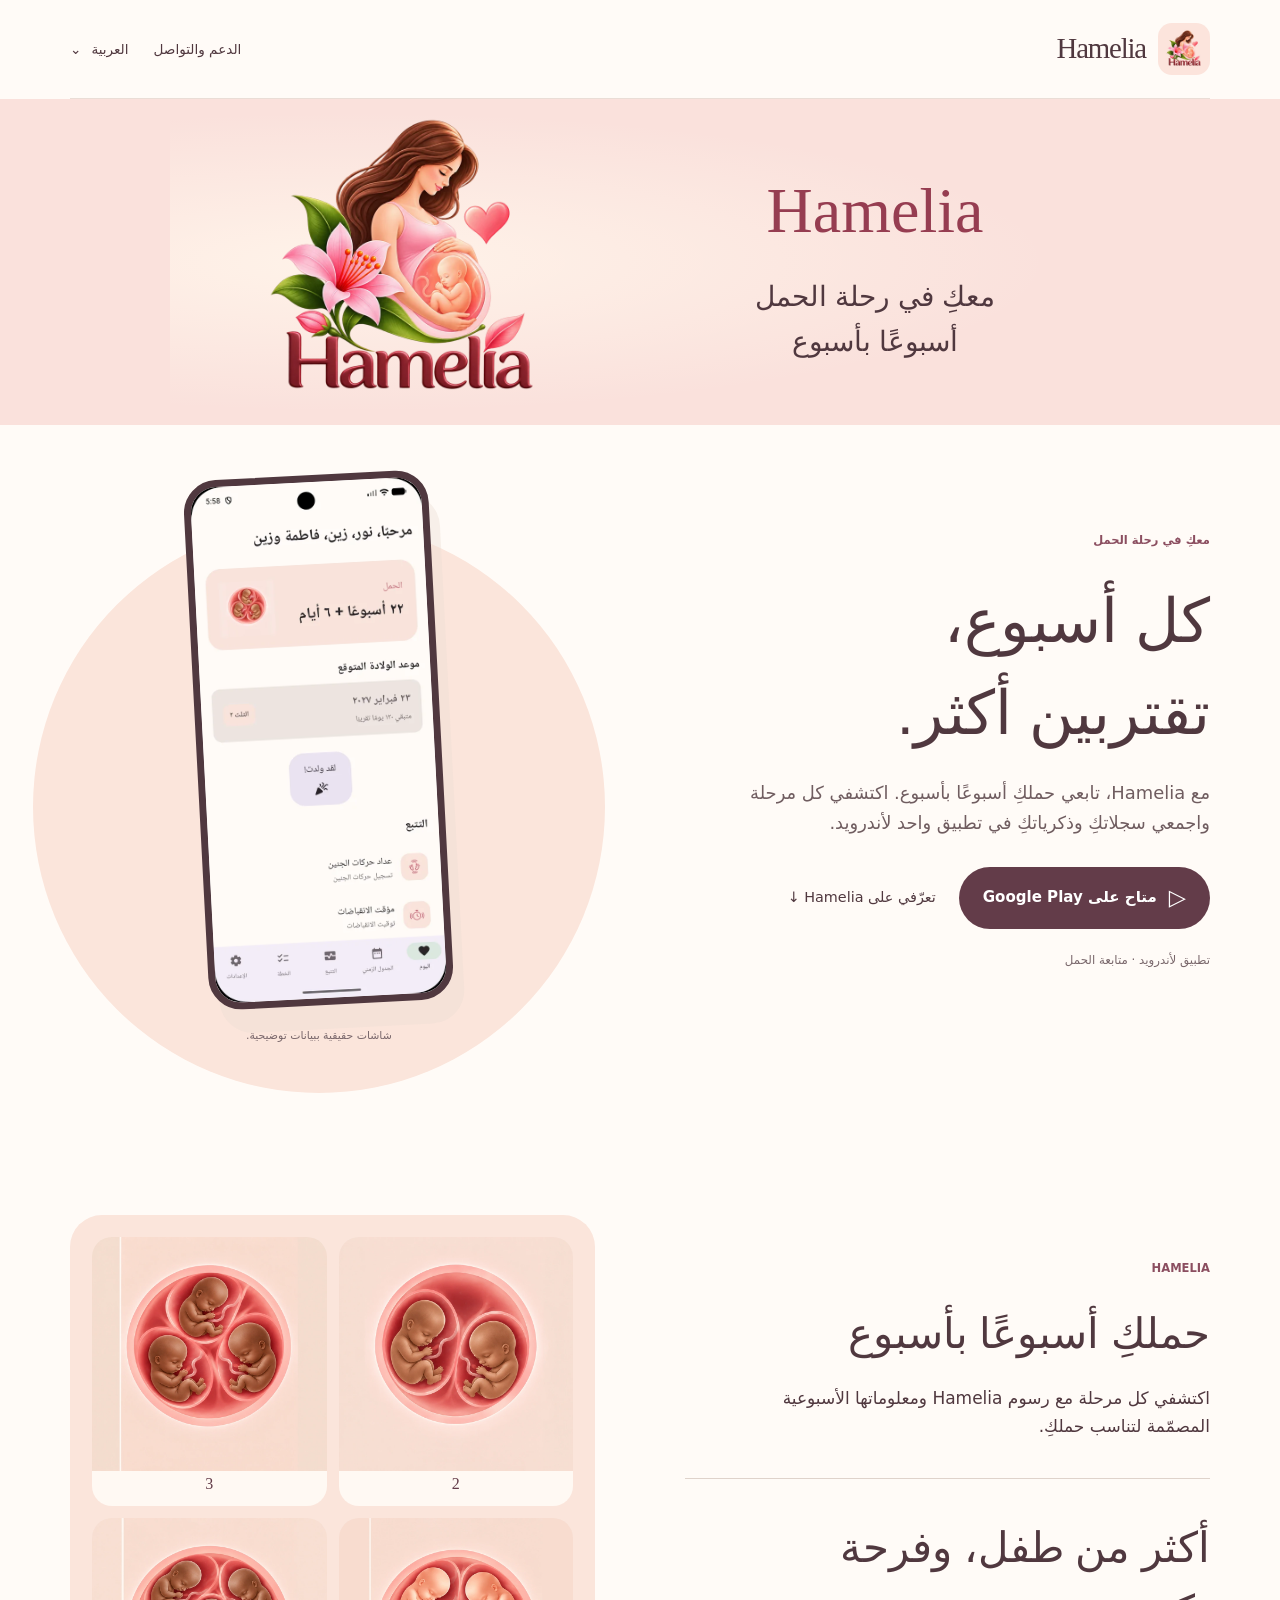
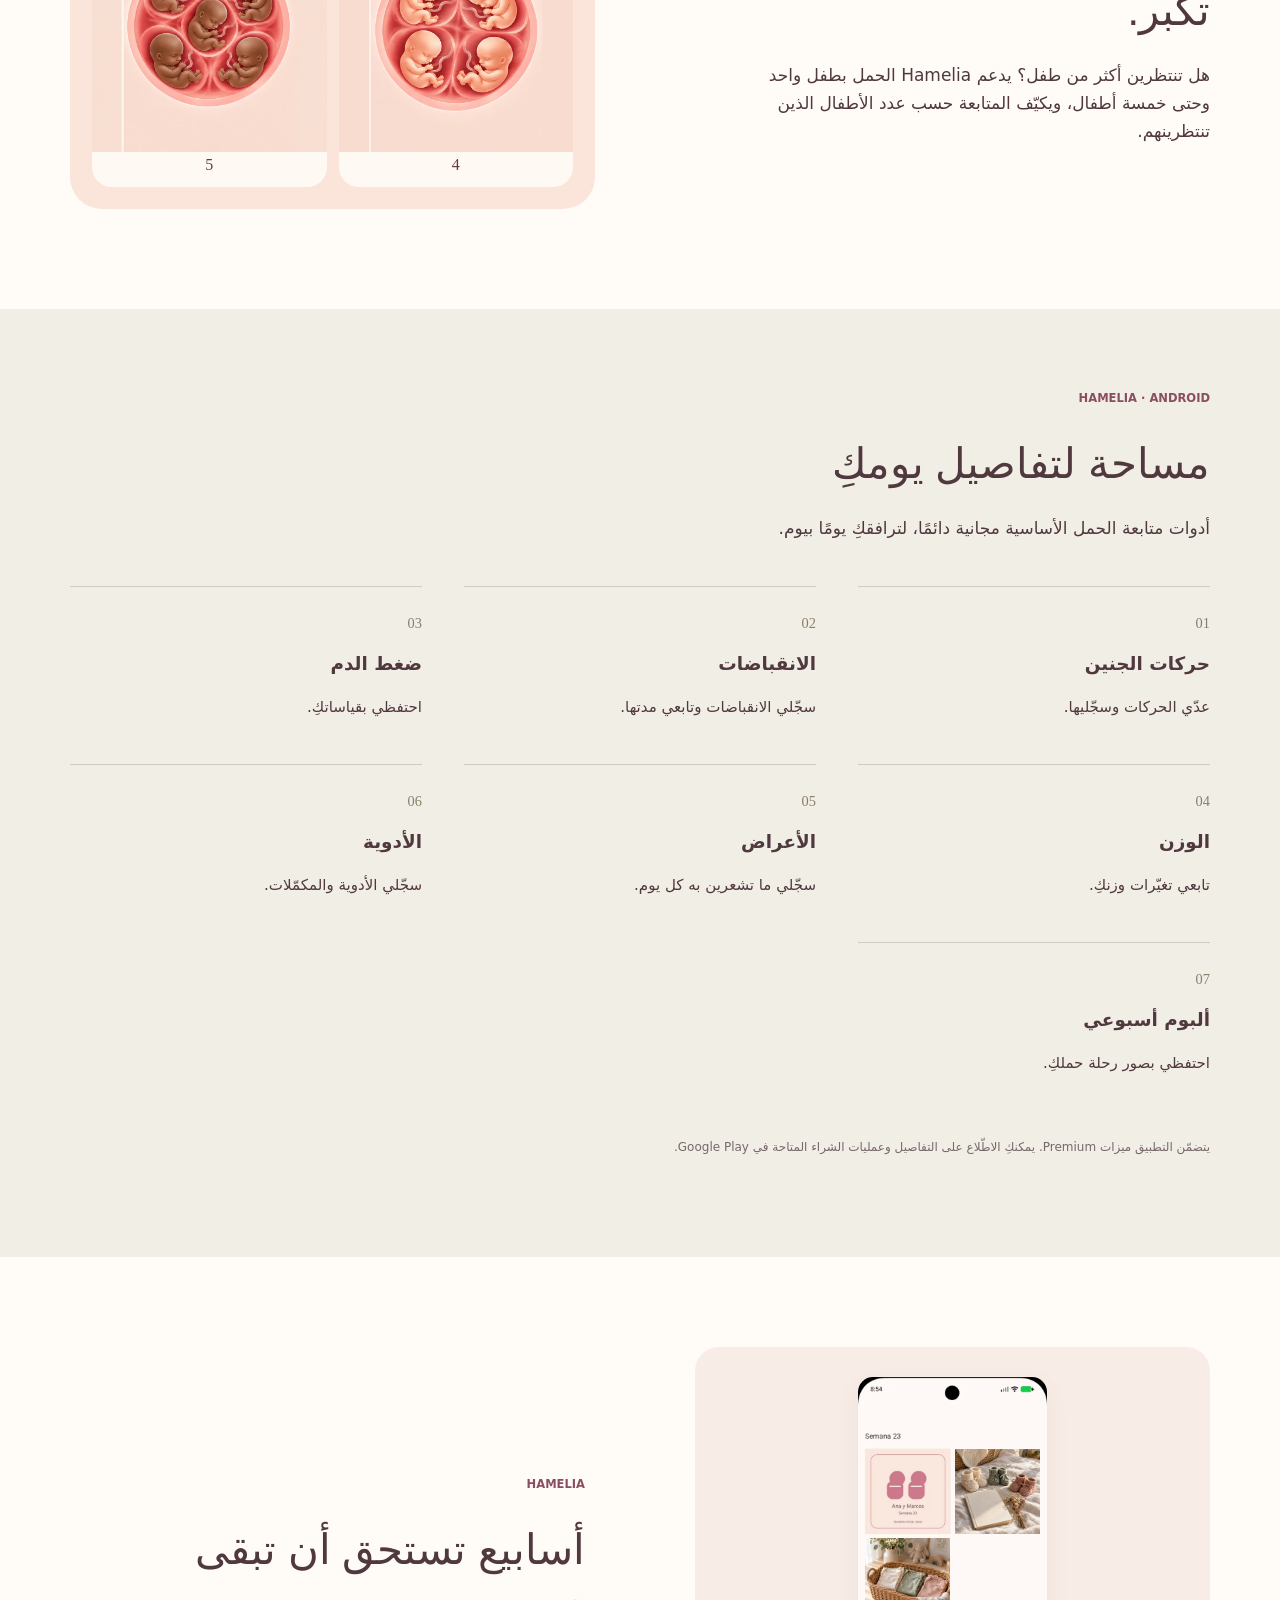
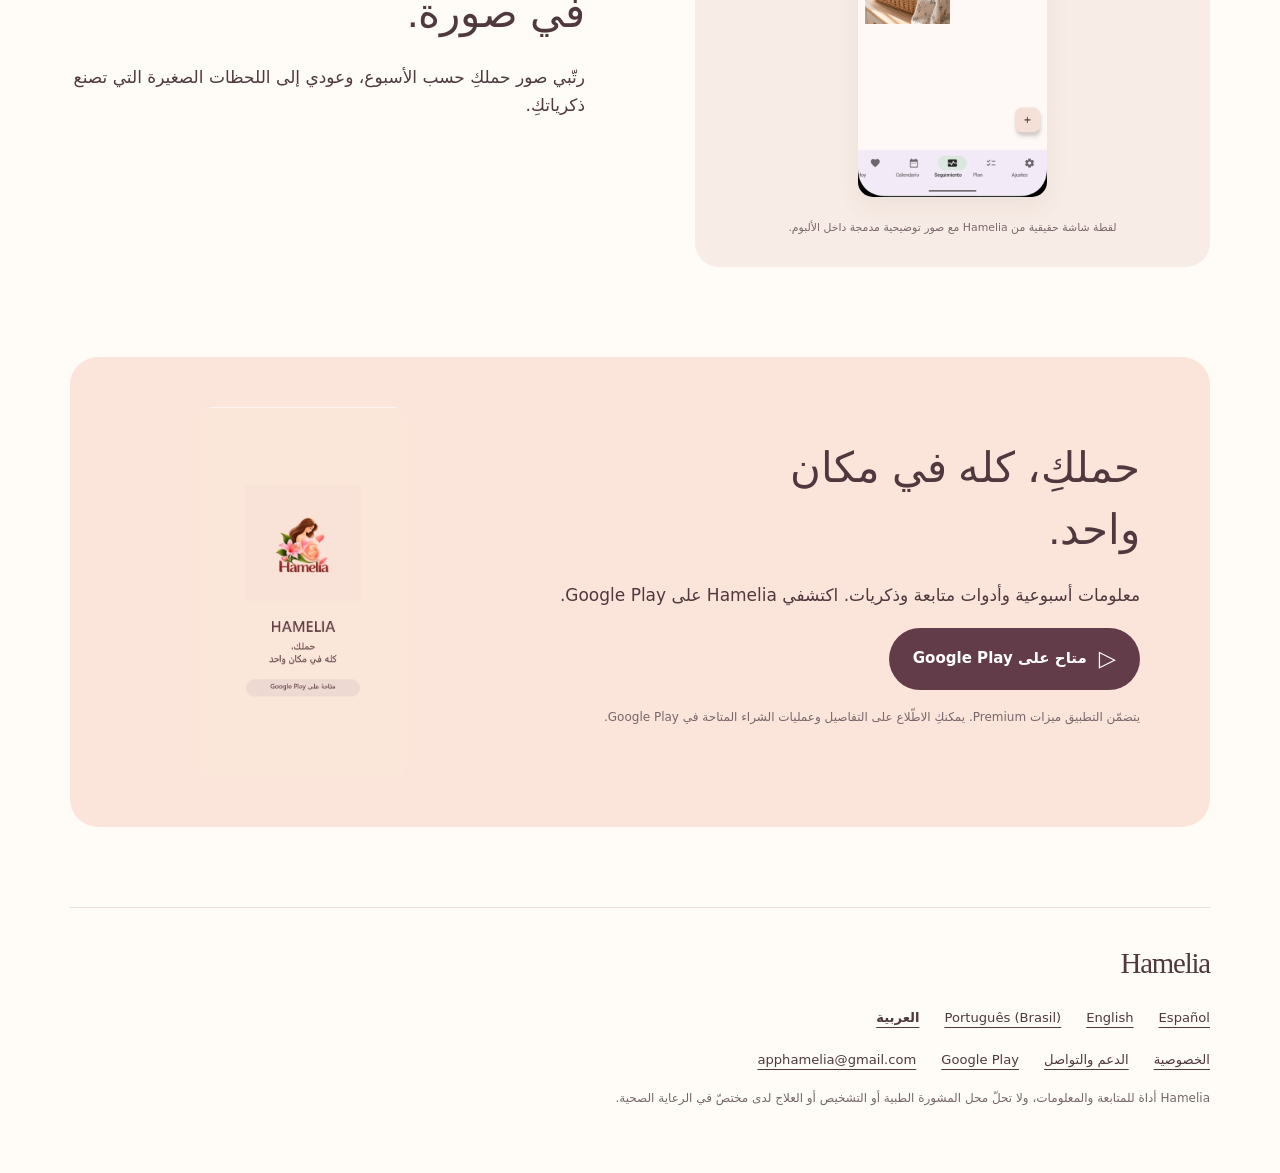
==== ar/index.html @ d96056de "Publicar web de Hamelia en cuatro idiomas" ====
<!doctype html><html lang="ar" dir="rtl"><head><meta charset="utf-8"><meta name="viewport" content="width=device-width, initial-scale=1"><title>Hamelia · تطبيق متابعة الحمل لأندرويد</title><meta name="description" content="تابعي حملكِ أسبوعًا بأسبوع مع Hamelia لأندرويد. متابعة الحمل المتعدد وحركات الجنين والانقباضات وضغط الدم وسجلاتكِ وصوركِ في مكان واحد."><meta name="theme-color" content="#fbe5db"><link rel="icon" href="../assets/favicon.png" type="image/png"><link rel="apple-touch-icon" href="../assets/apple-touch-icon.png"><link rel="stylesheet" href="../assets/style.css"><meta property="og:type" content="website"><meta property="og:site_name" content="Hamelia"><meta property="og:title" content="Hamelia · تطبيق متابعة الحمل لأندرويد"><meta property="og:description" content="تابعي حملكِ أسبوعًا بأسبوع مع Hamelia لأندرويد. متابعة الحمل المتعدد وحركات الجنين والانقباضات وضغط الدم وسجلاتكِ وصوركِ في مكان واحد."><meta property="og:locale" content="ar_AR"><meta name="twitter:card" content="summary_large_image">
<!-- PUBLIC_URL_START --><meta name="robots" content="index,follow">
<link rel="canonical" href="https://hamelia.es/ar/">
<link rel="alternate" hreflang="es" href="https://hamelia.es/es/">
<link rel="alternate" hreflang="en" href="https://hamelia.es/en/">
<link rel="alternate" hreflang="pt-BR" href="https://hamelia.es/pt-br/">
<link rel="alternate" hreflang="ar" href="https://hamelia.es/ar/">
<link rel="alternate" hreflang="x-default" href="https://hamelia.es/">
<meta property="og:url" content="https://hamelia.es/ar/">
<meta property="og:image" content="https://hamelia.es/assets/brand-banner.webp">
<meta property="og:image:alt" content="Hamelia"><meta property="og:image:width" content="1400"><meta property="og:image:height" content="684">
<!-- PUBLIC_URL_END -->
<script type="application/ld+json">{"@context": "https://schema.org", "@type": "MobileApplication", "name": "Hamelia", "operatingSystem": "Android", "applicationCategory": "HealthApplication", "downloadUrl": "https://play.google.com/store/apps/details?id=com.ricardobrea.pregnancytracker", "inLanguage": ["es", "en", "pt-BR", "ar"]}</script></head><body><a class="skip" href="#main">انتقلي إلى المحتوى</a><header class="wrap header"><div class="brand"><img src="../assets/icon.webp" alt="" width="512" height="512" class="" fetchpriority="high"><span>Hamelia</span></div><nav aria-label="التنقل"><a href="support.html">الدعم والتواصل</a><details class="language"><summary>العربية <span aria-hidden="true">⌄</span></summary><div><a href="../es/" lang="es" hreflang="es">Español</a><a href="../en/" lang="en" hreflang="en">English</a><a href="../pt-br/" lang="pt-BR" hreflang="pt-BR">Português (Brasil)</a><a href="../ar/" lang="ar" hreflang="ar" aria-current="page">العربية</a></div></details></nav></header>
<main id="main"><section class="brand-strip" aria-label="Hamelia"><div class="wrap brand-banner"><div><p class="banner-name">Hamelia</p><p>معكِ في رحلة الحمل<br>أسبوعًا بأسبوع</p></div><img src="../assets/brand-art.webp" alt="" width="650" height="650" fetchpriority="high"></div></section><section class="wrap hero"><div class="hero-copy"><p class="eyebrow">معكِ في رحلة الحمل</p><h1>كل أسبوع، تقتربين أكثر.</h1><p class="lead">مع Hamelia، تابعي حملكِ أسبوعًا بأسبوع. اكتشفي كل مرحلة واجمعي سجلاتكِ وذكرياتكِ في تطبيق واحد لأندرويد.</p><div class="actions"><a class="button" href="https://play.google.com/store/apps/details?id=com.ricardobrea.pregnancytracker"><span aria-hidden="true">▷</span> متاح على Google Play</a><a class="text-link" href="#app">تعرّفي على Hamelia <span aria-hidden="true">↓</span></a></div><p class="tag">تطبيق لأندرويد · متابعة الحمل</p></div><figure class="hero-visual"><div class="halo" aria-hidden="true"></div><div class="phone"><img src="../assets/screen-ar.webp" alt="الشاشة الرئيسية الحقيقية لتطبيق Hamelia بالعربية" width="540" height="1206" class="" fetchpriority="high"></div><figcaption>شاشات حقيقية ببيانات توضيحية.</figcaption></figure></section>
<section class="wrap story" id="app"><div><p class="eyebrow">HAMELIA</p><h2>حملكِ أسبوعًا بأسبوع</h2><p>اكتشفي كل مرحلة مع رسوم Hamelia ومعلوماتها الأسبوعية المصمّمة لتناسب حملكِ.</p><div class="rule"></div><h2>أكثر من طفل، وفرحة تكبر.</h2><p>هل تنتظرين أكثر من طفل؟ يدعم Hamelia الحمل بطفل واحد وحتى خمسة أطفال، ويكيّف المتابعة حسب عدد الأطفال الذين تنتظرينهم.</p></div><div class="illustration multiples"><figure><img src="../assets/multiple-2-v8.webp" alt="رسم أصلي من الإصدار V8 لحمل بـ 2 أطفال." width="800" height="800" loading="lazy" decoding="async"><figcaption><bdi>2</bdi></figcaption></figure><figure><img src="../assets/multiple-3-v8.webp" alt="رسم أصلي من الإصدار V8 لحمل بـ 3 أطفال." width="800" height="800" loading="lazy" decoding="async"><figcaption><bdi>3</bdi></figcaption></figure><figure><img src="../assets/multiple-4-v8.webp" alt="رسم أصلي من الإصدار V8 لحمل بـ 4 أطفال." width="800" height="800" loading="lazy" decoding="async"><figcaption><bdi>4</bdi></figcaption></figure><figure><img src="../assets/multiple-5-v8.webp" alt="رسم أصلي من الإصدار V8 لحمل بـ 5 أطفال." width="800" height="800" loading="lazy" decoding="async"><figcaption><bdi>5</bdi></figcaption></figure></div></section>
<section class="tools-section"><div class="wrap"><div class="section-intro"><p class="eyebrow">HAMELIA · ANDROID</p><h2>مساحة لتفاصيل يومكِ</h2><p>أدوات متابعة الحمل الأساسية مجانية دائمًا، لترافقكِ يومًا بيوم.</p></div><div class="tools-grid"><article><span class="tool-no" aria-hidden="true">01</span><h3>حركات الجنين</h3><p>عدّي الحركات وسجّليها.</p></article><article><span class="tool-no" aria-hidden="true">02</span><h3>الانقباضات</h3><p>سجّلي الانقباضات وتابعي مدتها.</p></article><article><span class="tool-no" aria-hidden="true">03</span><h3>ضغط الدم</h3><p>احتفظي بقياساتكِ.</p></article><article><span class="tool-no" aria-hidden="true">04</span><h3>الوزن</h3><p>تابعي تغيّرات وزنكِ.</p></article><article><span class="tool-no" aria-hidden="true">05</span><h3>الأعراض</h3><p>سجّلي ما تشعرين به كل يوم.</p></article><article><span class="tool-no" aria-hidden="true">06</span><h3>الأدوية</h3><p>سجّلي الأدوية والمكمّلات.</p></article><article><span class="tool-no" aria-hidden="true">07</span><h3>ألبوم أسبوعي</h3><p>احتفظي بصور رحلة حملكِ.</p></article></div><p class="fine">يتضمّن التطبيق ميزات Premium. يمكنكِ الاطّلاع على التفاصيل وعمليات الشراء المتاحة في Google Play.</p></div></section>
<section class="wrap album"><figure class="album-composition"><div class="album-screen" dir="ltr"><img src="../assets/album-v8.webp" alt="ألبوم Hamelia بذكرى توضيحية غير حقيقية" width="540" height="1200" class="album-shot" loading="lazy" decoding="async"><img class="album-memory album-memory--booties" src="../assets/album-memory-24.webp" alt="جوارب صغيرة: صورة تذكارية توضيحية" width="900" height="900" loading="lazy" decoding="async"><img class="album-memory album-memory--preparations" src="../assets/album-memory-23.webp" alt="استعدادات الحمل: صورة توضيحية" width="900" height="900" loading="lazy" decoding="async"></div><figcaption>لقطة شاشة حقيقية من Hamelia مع صور توضيحية مدمجة داخل الألبوم.</figcaption></figure><div><p class="eyebrow">HAMELIA</p><h2>أسابيع تستحق أن تبقى في صورة.</h2><p>رتّبي صور حملكِ حسب الأسبوع، وعودي إلى اللحظات الصغيرة التي تصنع ذكرياتكِ.</p></div></section>
<section class="wrap closing"><div><h2>حملكِ، كله في مكان واحد.</h2><p>معلومات أسبوعية وأدوات متابعة وذكريات. اكتشفي Hamelia على Google Play.</p><a class="button" href="https://play.google.com/store/apps/details?id=com.ricardobrea.pregnancytracker"><span aria-hidden="true">▷</span> متاح على Google Play</a><p class="fine">يتضمّن التطبيق ميزات Premium. يمكنكِ الاطّلاع على التفاصيل وعمليات الشراء المتاحة في Google Play.</p></div><figure><img src="../assets/closing-ar.webp" alt="شاشة الختام الترويجية الأصلية: حملكِ، كله في مكان واحد" width="501" height="892" class="closing-image" loading="lazy" decoding="async"></figure></section></main><footer class="wrap footer"><a class="brand" href="./">Hamelia</a><nav aria-label="اللغات" class="languages"><a href="../es/" lang="es" hreflang="es">Español</a><a href="../en/" lang="en" hreflang="en">English</a><a href="../pt-br/" lang="pt-BR" hreflang="pt-BR">Português (Brasil)</a><a href="../ar/" lang="ar" hreflang="ar" aria-current="page">العربية</a></nav><div class="footer-links"><a href="privacy.html">الخصوصية</a><a href="support.html">الدعم والتواصل</a><a href="https://play.google.com/store/apps/details?id=com.ricardobrea.pregnancytracker">Google Play</a><a dir="ltr" href="mailto:apphamelia@gmail.com">apphamelia@gmail.com</a></div><p class="fine">Hamelia أداة للمتابعة والمعلومات، ولا تحلّ محل المشورة الطبية أو التشخيص أو العلاج لدى مختصّ في الرعاية الصحية.</p></footer></body></html>
---- assets/style.css ----
*{box-sizing:border-box}html{scroll-behavior:smooth;scroll-padding-top:2rem}body{margin:0;background:#fffbf7;color:#50383f;font:17px/1.65 system-ui,-apple-system,"Segoe UI",Tahoma,sans-serif}a{color:inherit;text-underline-offset:5px}img{max-width:100%;height:auto;display:block}figure{margin:0}h1,h2,h3,p{margin:0 0 1.2rem}h1,h2{font-family:Georgia,"Times New Roman",serif;font-weight:400;line-height:1.08;letter-spacing:-.045em}h1{font-size:clamp(3.2rem,5.7vw,5.7rem);max-width:12ch}h2{font-size:clamp(2.2rem,3.3vw,3.5rem);max-width:18ch}h3{font-size:1.15rem;line-height:1.3}.wrap{width:min(1140px,calc(100% - 64px));margin-inline:auto}.header{display:flex;justify-content:space-between;align-items:center;padding-block:23px;gap:20px;border-bottom:1px solid #eaddd6}.brand{display:inline-flex;align-items:center;gap:12px;text-decoration:none;font-family:Georgia,serif;font-size:1.8rem;letter-spacing:-.04em}.brand img{width:52px;border-radius:14px}.header nav{display:flex;align-items:center;gap:25px;font-size:.85rem}.header nav>a{text-decoration:none}.language{position:relative}.language summary{cursor:pointer;min-height:44px;display:flex;align-items:center;gap:10px}.language>div{position:absolute;inset-inline-end:0;z-index:5;min-width:200px;background:#fffbf7;padding:12px;box-shadow:0 12px 40px #50383f24;border:1px solid #eaddd6;border-radius:12px}.language a{display:block;padding:8px}.language a[aria-current]{color:#963d51;font-weight:700}.hero{display:grid;grid-template-columns:1.2fr 1fr;gap:70px;align-items:center;padding-block:64px 70px;min-height:720px}.eyebrow{font-size:.72rem;letter-spacing:.2em;font-weight:700;color:#8b4e60;margin-bottom:25px}.lead{max-width:46ch;font-size:1.12rem;color:#705d60}.actions{display:flex;align-items:center;gap:23px;flex-wrap:wrap;margin-top:30px}.button{display:inline-flex;gap:12px;align-items:center;justify-content:center;padding:15px 24px;border-radius:100px;background:#633c49;color:#fff;text-decoration:none;font-size:.94rem;font-weight:600;min-height:52px;line-height:1.4}.button:hover{background:#814e5d}.button span{font-size:1.4rem}.text-link{font-size:.9rem;text-decoration:none}.tag{font-size:.74rem;margin-top:22px;color:#79676b}.hero-visual{position:relative;display:grid;justify-items:center}.halo{position:absolute;z-index:-1;width:115%;aspect-ratio:1;border-radius:50%;background:#fbe5db;top:8%}.phone{width:245px;border:7px solid #50383f;border-radius:33px;overflow:hidden;box-shadow:10px 24px 0 #eadbd366;transform:rotate(3deg);background:#fff}.phone img{width:100%}figcaption{font-size:.68rem;margin-top:22px;color:#79676b;text-align:center}.brand-strip{background:#fae1dc;overflow:hidden;text-align:center}.brand-strip .banner{width:min(740px,100%);margin:auto}.story{display:grid;grid-template-columns:1fr 1fr;align-items:center;gap:90px;padding-block:100px}.story p{max-width:42ch}.rule{height:1px;background:#dfd3cb;margin-block:38px}.illustration{padding:20px;background:#fbe5db;border-radius:46% 46% 24px 24px;overflow:hidden}.illustration img{mix-blend-mode:multiply}.tools-section{background:#f1eee5;padding-block:80px}.section-intro{max-width:640px;margin-bottom:44px}.section-intro h2{max-width:20ch}.tools-grid{display:grid;grid-template-columns:repeat(3,1fr);gap:0 42px}.tools-grid article{border-top:1px solid #d1cbbf;padding-block:25px}.tools-grid p{font-size:.94rem}.tool-no{font-family:Georgia,serif;font-size:.9rem;color:#897f6b;display:block;margin-bottom:16px}.fine{font-size:.75rem;color:#77676b;max-width:80ch;margin-top:18px}.album{display:grid;grid-template-columns:1fr 1fr;gap:110px;align-items:center;padding-block:90px}.album figure{display:grid;justify-items:center;background:#f8ede6;border-radius:24px;padding:30px}.album-shot{max-height:420px;width:auto;border-radius:15px;box-shadow:0 10px 25px #50383f12}.closing{display:grid;grid-template-columns:1.3fr .7fr;gap:70px;align-items:center;border-radius:28px;background:#fbe5db;padding:50px 70px;margin-bottom:80px}.closing h2{font-size:clamp(2.5rem,4vw,4rem)}.closing-image{max-height:370px;width:auto;margin:auto;border-radius:14px}.footer{border-top:1px solid #eaddd6;padding-block:32px 45px}.languages,.footer-links{display:flex;flex-wrap:wrap;gap:15px 25px;margin-top:20px;font-size:.82rem}.languages a[aria-current]{font-weight:700}.prose{max-width:820px;padding-block:80px;min-height:60vh}.prose h1{font-size:3.7rem;max-width:100%;margin-bottom:32px}.prose h2{font-size:2rem;margin-top:40px}.contact{font-size:clamp(1rem,3vw,1.6rem);overflow-wrap:anywhere}.selector{min-height:100vh;display:grid;place-items:center;background:#fbe5db;padding:32px}.selector main{width:min(450px,100%);text-align:center}.selector img{margin:0 auto 16px;border-radius:30px}.selector h1{font-size:4rem;max-width:none}.selector p{color:#705d60}.selector nav{display:grid;gap:10px;margin-top:30px}.selector nav a{display:flex;justify-content:space-between;padding:15px 22px;background:#fffbf7;border:1px solid #dfcbc4;border-radius:12px;text-decoration:none}.selector .fine{margin-top:25px}.skip{position:absolute;top:-100px;z-index:10;background:#fff;padding:12px}.skip:focus{top:0}:focus-visible{outline:3px solid #47725a;outline-offset:5px}a:hover{text-decoration:underline}[dir=rtl] h1,[dir=rtl] h2{font-family:Tahoma,"Segoe UI",sans-serif;letter-spacing:0;line-height:1.5}[dir=rtl] .eyebrow{letter-spacing:0}[dir=rtl] .phone{transform:rotate(-3deg)}[dir=rtl] .hero{gap:45px}[dir=rtl] h1{font-size:clamp(2.8rem,4.8vw,4.8rem);max-width:13ch}[dir=rtl] h2{font-size:2.6rem}@media(max-width:760px){.wrap{width:calc(100% - 36px)}.header{padding-block:14px}.header nav{gap:12px}.header nav>a{display:none}.hero{grid-template-columns:1fr;gap:40px;padding-block:44px 45px;min-height:0}.hero-copy{max-width:580px}.hero h1{max-width:13ch}.hero-visual{padding-top:10px}.phone{width:230px}.halo{width:min(350px,100%);top:7%}.hero-visual figcaption{margin-top:20px}.story{grid-template-columns:1fr;gap:35px;padding-block:60px}.illustration{max-width:440px;margin:auto}.tools-section{padding-block:55px}.tools-grid{grid-template-columns:1fr 1fr;gap:0 25px}.album{grid-template-columns:1fr;gap:35px;padding-block:60px}.album figure{order:2}.closing{grid-template-columns:1fr;padding:32px 25px;gap:30px;margin-bottom:50px}.closing-image{max-height:330px}.closing .fine{max-width:40ch}.prose{padding-block:45px}.prose h1{font-size:2.8rem}[dir=rtl] h1{max-width:100%;font-size:3.1rem}[dir=rtl] h2{font-size:2.2rem}.eyebrow{margin-bottom:18px}.brand-strip .banner{min-height:140px;object-fit:cover}}@media(max-width:370px){.actions{gap:17px}.tools-grid{grid-template-columns:1fr}.header .brand{font-size:1.5rem}.header nav{font-size:.75rem}.brand img{width:42px}h1{font-size:2.9rem}}@media(prefers-reduced-motion:reduce){html{scroll-behavior:auto}}
/* V1 correction: localized opening banner, real V8 multiples and photo memories. */
.brand-banner{display:grid;grid-template-columns:1fr 1fr;align-items:center;max-width:940px;text-align:center;padding-block:18px;background:radial-gradient(ellipse at 20% 50%,#fff3e9 0,transparent 65%)}
.brand-banner img{max-height:290px;width:auto;justify-self:center}.brand-banner p{font-family:Georgia,serif;font-size:clamp(1.2rem,2.2vw,2rem);line-height:1.3;margin:0}.brand-banner .banner-name{font-size:clamp(3rem,5vw,4.7rem);color:#963d51;margin-bottom:12px}.hero{min-height:0;padding-top:50px}
.multiples{display:grid;grid-template-columns:repeat(2,minmax(0,1fr));gap:12px;padding:22px;border-radius:32px}.multiples figure{min-width:0;background:#fff9f3;border-radius:20px;overflow:hidden}.multiples img{width:100%}.multiples figcaption{margin:0;padding-bottom:8px;font-family:Georgia,serif;font-size:1rem;color:#633c49}
.album-composition{position:relative}.memory-photos{display:grid;grid-template-columns:1fr 1fr;gap:12px;margin-bottom:24px}.memory-photos img{aspect-ratio:1;object-fit:cover;border:7px solid #fffaf5;box-shadow:0 5px 15px #50383f20;transform:rotate(-5deg)}.memory-photos img+img{transform:rotate(5deg)}.album-composition .album-shot{max-height:340px}.footer-links a{overflow-wrap:anywhere} .hero>* , .story>* , .album>* , .closing>*{min-width:0}
[dir=rtl] .brand-banner p{font-family:Tahoma,"Segoe UI",sans-serif;line-height:1.6}[dir=rtl] .brand-banner .banner-name{font-family:Georgia,serif}[dir=rtl] .memory-photos img{transform:rotate(5deg)}[dir=rtl] .memory-photos img+img{transform:rotate(-5deg)}
@media(max-width:760px){.header{flex-wrap:wrap}.header nav{flex-wrap:wrap;justify-content:flex-end;margin-inline-start:auto}.header nav>a{display:inline}.brand-banner img{max-height:220px}.brand-banner{gap:12px;padding-block:20px}.brand-banner p{font-size:1.1rem}.brand-banner .banner-name{font-size:2.7rem}.multiples{width:100%}.story{gap:30px}}
@media(max-width:420px){.header .brand img{width:38px}.header .brand{font-size:1.5rem}.header nav{font-size:.75rem;gap:12px}.brand-banner{grid-template-columns:1fr 1fr}.brand-banner img{max-height:170px}.brand-banner .banner-name{font-size:2.1rem}.brand-banner p{font-size:.9rem}.tools-grid{grid-template-columns:1fr}.button{padding-inline:18px}}

/* Memories occupy empty cells of the unchanged 540x1200 album screenshot. */
.album-screen{position:relative;width:min(100%,189px);aspect-ratio:540/1200;direction:ltr}
.album-screen .album-shot{display:block;width:100%;max-height:none;height:auto}
.album-screen .album-memory{position:absolute;width:45.185185%;height:auto;aspect-ratio:1;object-fit:cover;border:0;border-radius:0;box-shadow:none;transform:none}
.album-screen .album-memory--booties{left:51.111111%;top:17.083333%}
.album-screen .album-memory--preparations{left:3.703704%;top:38.416667%}
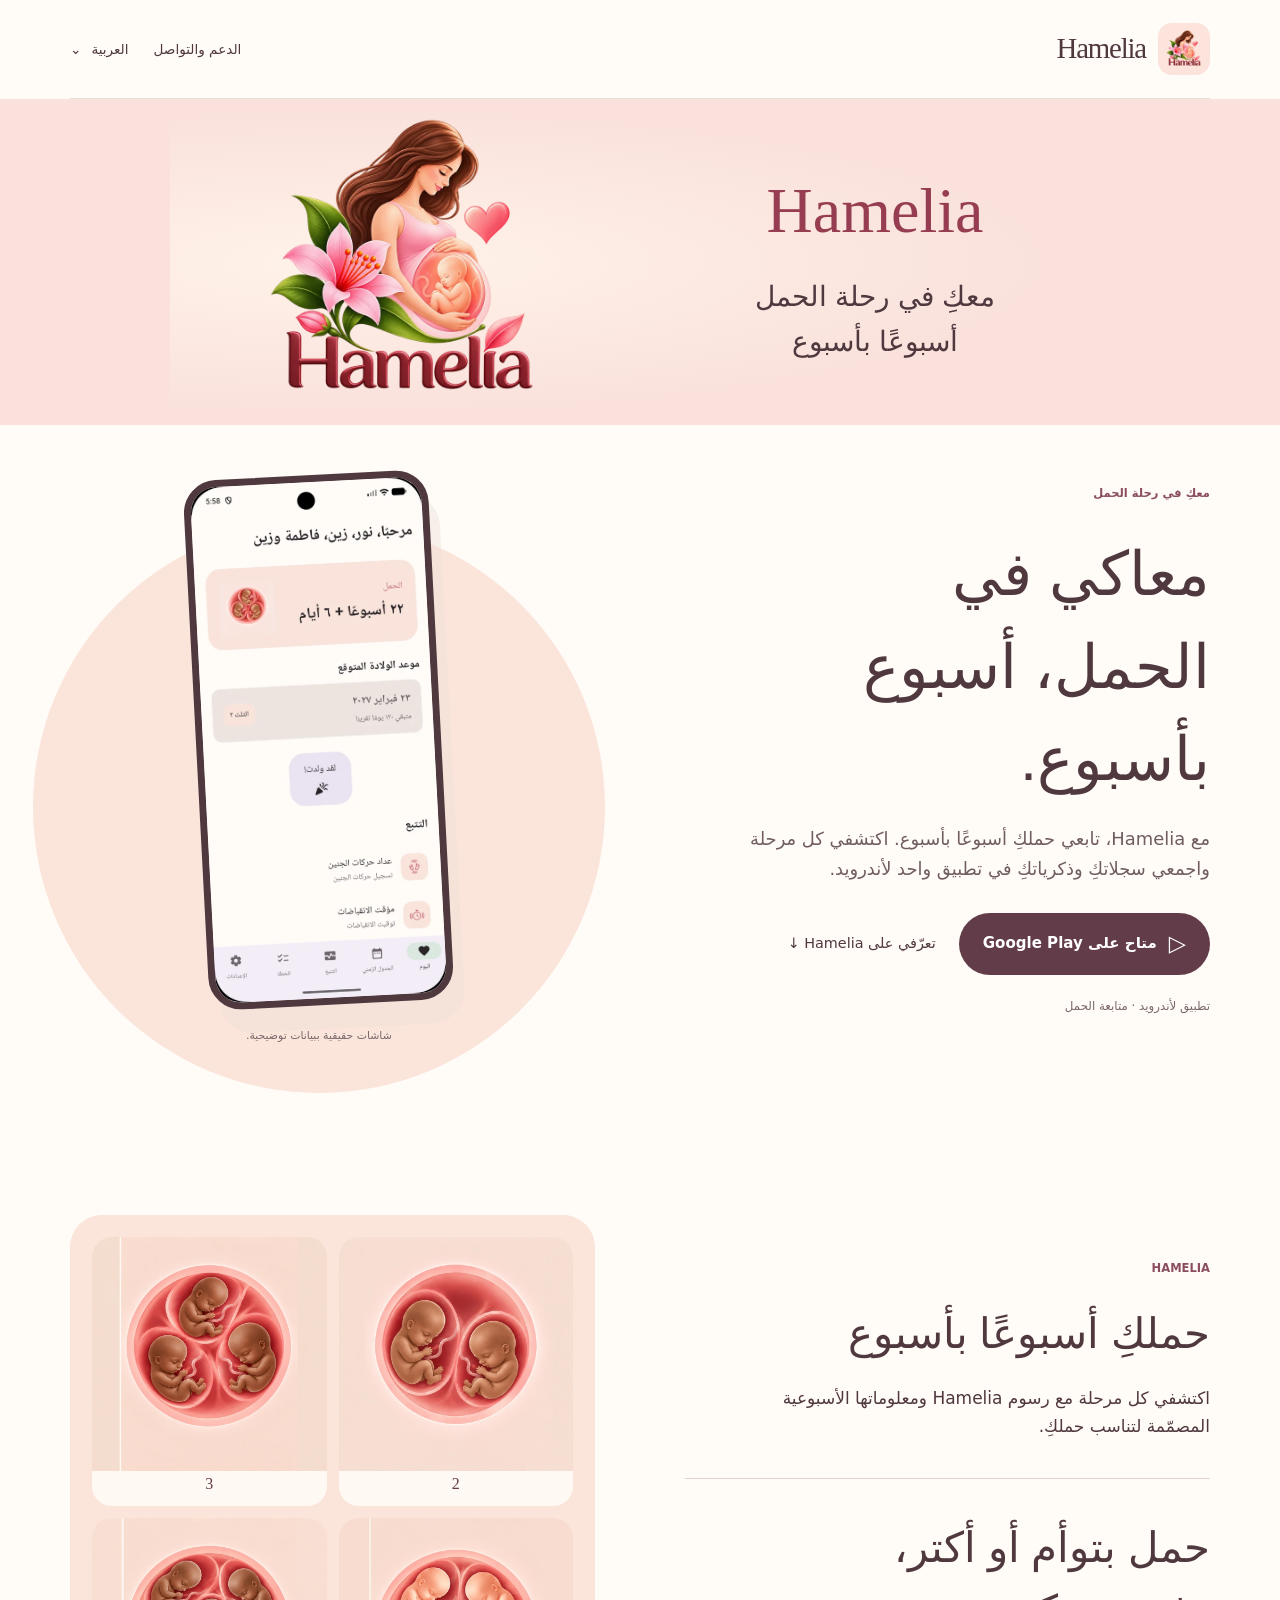
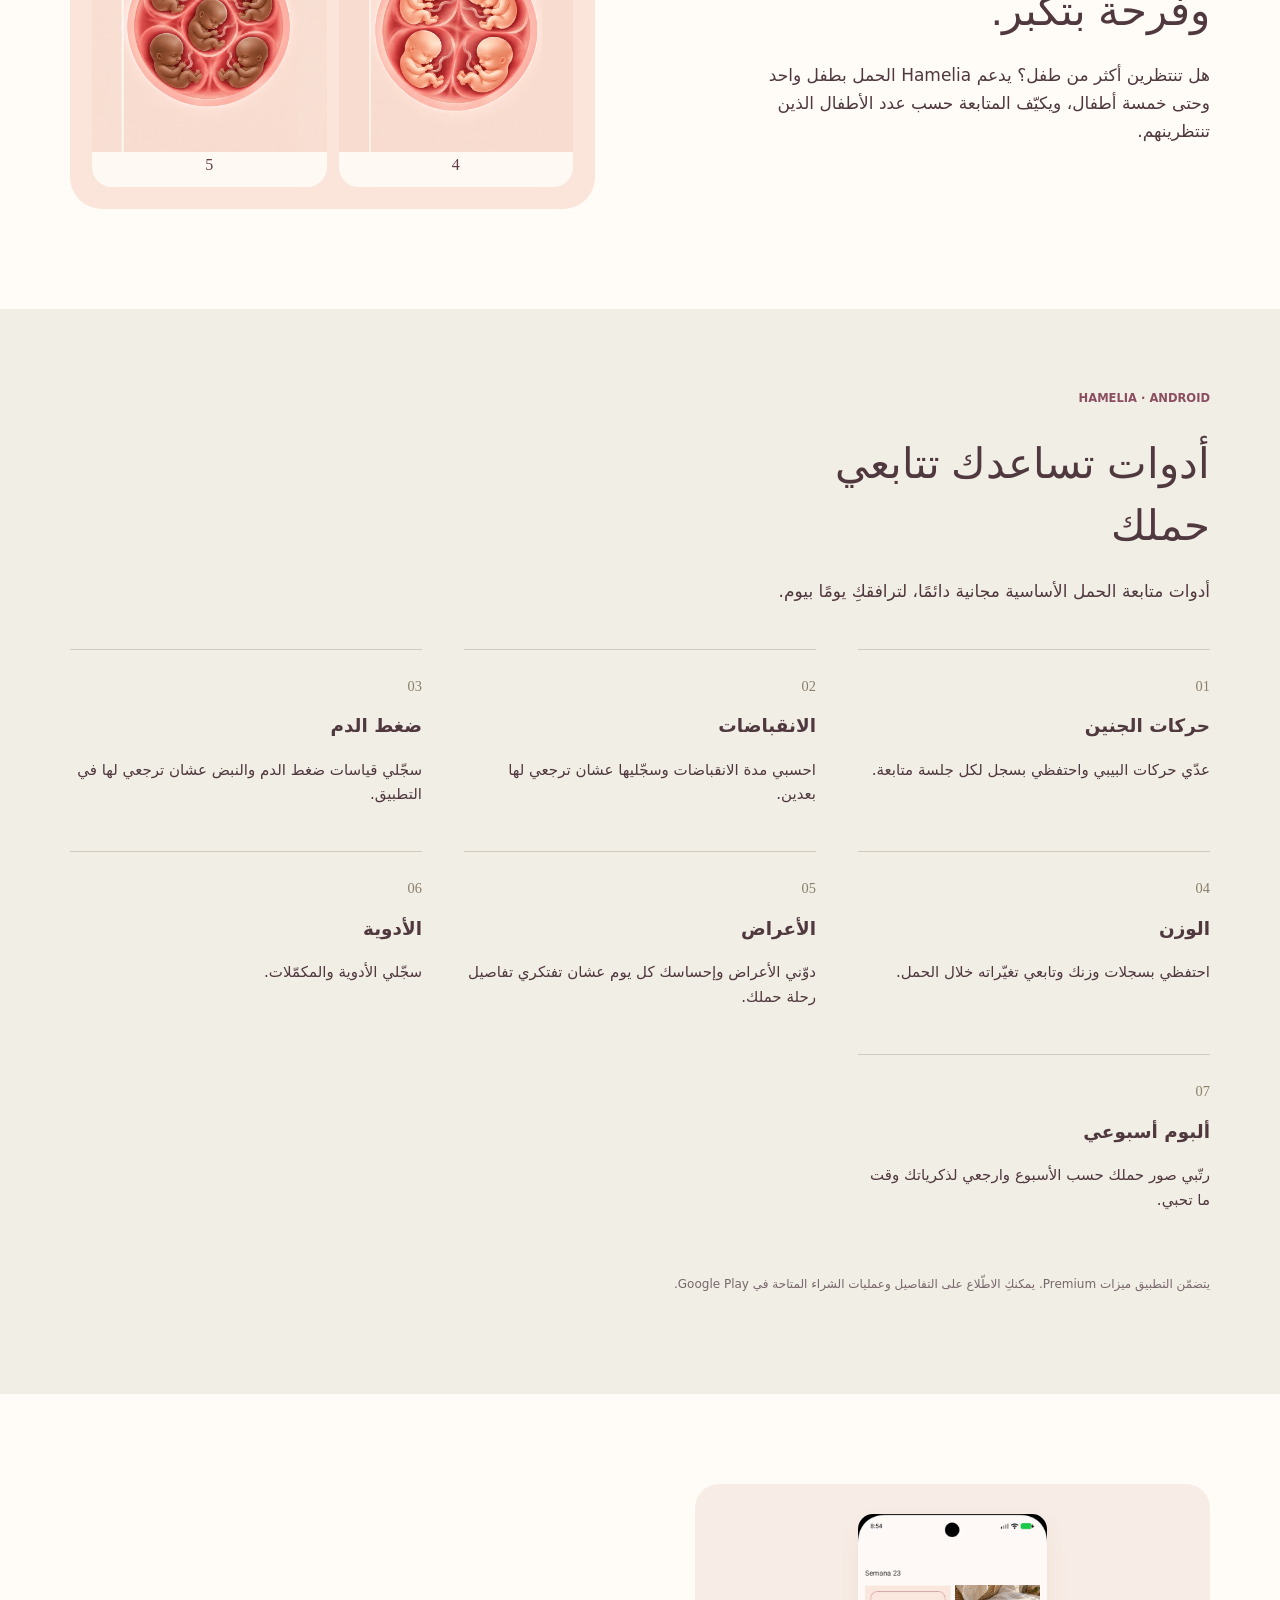
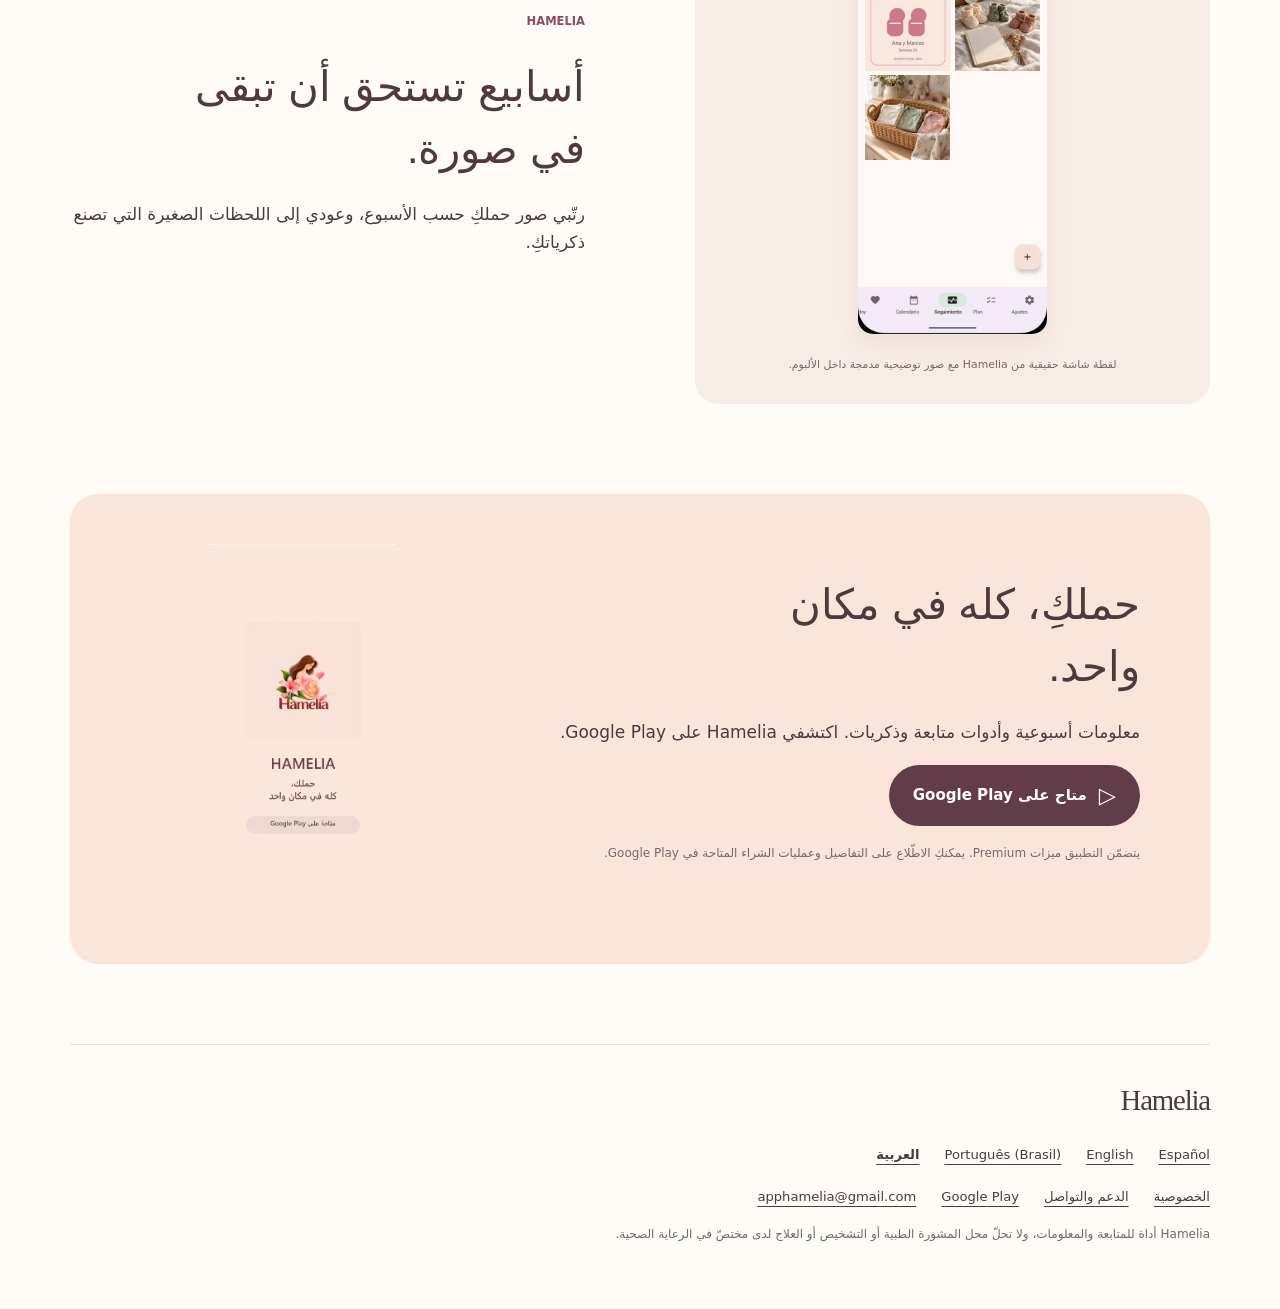
==== commit 025e332f: "Mejorar contenido SEO localizado y metadatos de idioma" ====
--- a/ar/index.html
+++ b/ar/index.html
@@ -10,9 +10,9 @@
 <meta property="og:image" content="https://hamelia.es/assets/brand-banner.webp">
 <meta property="og:image:alt" content="Hamelia"><meta property="og:image:width" content="1400"><meta property="og:image:height" content="684">
 <!-- PUBLIC_URL_END -->
-<script type="application/ld+json">{"@context": "https://schema.org", "@type": "MobileApplication", "name": "Hamelia", "operatingSystem": "Android", "applicationCategory": "HealthApplication", "downloadUrl": "https://play.google.com/store/apps/details?id=com.ricardobrea.pregnancytracker", "inLanguage": ["es", "en", "pt-BR", "ar"]}</script></head><body><a class="skip" href="#main">انتقلي إلى المحتوى</a><header class="wrap header"><div class="brand"><img src="../assets/icon.webp" alt="" width="512" height="512" class="" fetchpriority="high"><span>Hamelia</span></div><nav aria-label="التنقل"><a href="support.html">الدعم والتواصل</a><details class="language"><summary>العربية <span aria-hidden="true">⌄</span></summary><div><a href="../es/" lang="es" hreflang="es">Español</a><a href="../en/" lang="en" hreflang="en">English</a><a href="../pt-br/" lang="pt-BR" hreflang="pt-BR">Português (Brasil)</a><a href="../ar/" lang="ar" hreflang="ar" aria-current="page">العربية</a></div></details></nav></header>
-<main id="main"><section class="brand-strip" aria-label="Hamelia"><div class="wrap brand-banner"><div><p class="banner-name">Hamelia</p><p>معكِ في رحلة الحمل<br>أسبوعًا بأسبوع</p></div><img src="../assets/brand-art.webp" alt="" width="650" height="650" fetchpriority="high"></div></section><section class="wrap hero"><div class="hero-copy"><p class="eyebrow">معكِ في رحلة الحمل</p><h1>كل أسبوع، تقتربين أكثر.</h1><p class="lead">مع Hamelia، تابعي حملكِ أسبوعًا بأسبوع. اكتشفي كل مرحلة واجمعي سجلاتكِ وذكرياتكِ في تطبيق واحد لأندرويد.</p><div class="actions"><a class="button" href="https://play.google.com/store/apps/details?id=com.ricardobrea.pregnancytracker"><span aria-hidden="true">▷</span> متاح على Google Play</a><a class="text-link" href="#app">تعرّفي على Hamelia <span aria-hidden="true">↓</span></a></div><p class="tag">تطبيق لأندرويد · متابعة الحمل</p></div><figure class="hero-visual"><div class="halo" aria-hidden="true"></div><div class="phone"><img src="../assets/screen-ar.webp" alt="الشاشة الرئيسية الحقيقية لتطبيق Hamelia بالعربية" width="540" height="1206" class="" fetchpriority="high"></div><figcaption>شاشات حقيقية ببيانات توضيحية.</figcaption></figure></section>
-<section class="wrap story" id="app"><div><p class="eyebrow">HAMELIA</p><h2>حملكِ أسبوعًا بأسبوع</h2><p>اكتشفي كل مرحلة مع رسوم Hamelia ومعلوماتها الأسبوعية المصمّمة لتناسب حملكِ.</p><div class="rule"></div><h2>أكثر من طفل، وفرحة تكبر.</h2><p>هل تنتظرين أكثر من طفل؟ يدعم Hamelia الحمل بطفل واحد وحتى خمسة أطفال، ويكيّف المتابعة حسب عدد الأطفال الذين تنتظرينهم.</p></div><div class="illustration multiples"><figure><img src="../assets/multiple-2-v8.webp" alt="رسم أصلي من الإصدار V8 لحمل بـ 2 أطفال." width="800" height="800" loading="lazy" decoding="async"><figcaption><bdi>2</bdi></figcaption></figure><figure><img src="../assets/multiple-3-v8.webp" alt="رسم أصلي من الإصدار V8 لحمل بـ 3 أطفال." width="800" height="800" loading="lazy" decoding="async"><figcaption><bdi>3</bdi></figcaption></figure><figure><img src="../assets/multiple-4-v8.webp" alt="رسم أصلي من الإصدار V8 لحمل بـ 4 أطفال." width="800" height="800" loading="lazy" decoding="async"><figcaption><bdi>4</bdi></figcaption></figure><figure><img src="../assets/multiple-5-v8.webp" alt="رسم أصلي من الإصدار V8 لحمل بـ 5 أطفال." width="800" height="800" loading="lazy" decoding="async"><figcaption><bdi>5</bdi></figcaption></figure></div></section>
-<section class="tools-section"><div class="wrap"><div class="section-intro"><p class="eyebrow">HAMELIA · ANDROID</p><h2>مساحة لتفاصيل يومكِ</h2><p>أدوات متابعة الحمل الأساسية مجانية دائمًا، لترافقكِ يومًا بيوم.</p></div><div class="tools-grid"><article><span class="tool-no" aria-hidden="true">01</span><h3>حركات الجنين</h3><p>عدّي الحركات وسجّليها.</p></article><article><span class="tool-no" aria-hidden="true">02</span><h3>الانقباضات</h3><p>سجّلي الانقباضات وتابعي مدتها.</p></article><article><span class="tool-no" aria-hidden="true">03</span><h3>ضغط الدم</h3><p>احتفظي بقياساتكِ.</p></article><article><span class="tool-no" aria-hidden="true">04</span><h3>الوزن</h3><p>تابعي تغيّرات وزنكِ.</p></article><article><span class="tool-no" aria-hidden="true">05</span><h3>الأعراض</h3><p>سجّلي ما تشعرين به كل يوم.</p></article><article><span class="tool-no" aria-hidden="true">06</span><h3>الأدوية</h3><p>سجّلي الأدوية والمكمّلات.</p></article><article><span class="tool-no" aria-hidden="true">07</span><h3>ألبوم أسبوعي</h3><p>احتفظي بصور رحلة حملكِ.</p></article></div><p class="fine">يتضمّن التطبيق ميزات Premium. يمكنكِ الاطّلاع على التفاصيل وعمليات الشراء المتاحة في Google Play.</p></div></section>
+<script type="application/ld+json">{"@context": "https://schema.org", "@type": "MobileApplication", "name": "Hamelia", "operatingSystem": "Android", "applicationCategory": "HealthApplication", "downloadUrl": "https://play.google.com/store/apps/details?id=com.ricardobrea.pregnancytracker", "inLanguage": ["es", "en", "pt-BR", "ar"], "@id": "https://hamelia.es/#android-app", "url": "https://hamelia.es/ar/", "image": "https://hamelia.es/assets/icon.webp", "description": "تابعي حملكِ أسبوعًا بأسبوع مع Hamelia لأندرويد. متابعة الحمل المتعدد وحركات الجنين والانقباضات وضغط الدم وسجلاتكِ وصوركِ في مكان واحد."}</script></head><body><a class="skip" href="#main">انتقلي إلى المحتوى</a><header class="wrap header"><div class="brand"><img src="../assets/icon.webp" alt="" width="512" height="512" class="" fetchpriority="high"><span>Hamelia</span></div><nav aria-label="التنقل"><a href="support.html">الدعم والتواصل</a><details class="language"><summary>العربية <span aria-hidden="true">⌄</span></summary><div><a href="../es/" lang="es" hreflang="es">Español</a><a href="../en/" lang="en" hreflang="en">English</a><a href="../pt-br/" lang="pt-BR" hreflang="pt-BR">Português (Brasil)</a><a href="../ar/" lang="ar" hreflang="ar" aria-current="page">العربية</a></div></details></nav></header>
+<main id="main"><section class="brand-strip" aria-label="Hamelia"><div class="wrap brand-banner"><div><p class="banner-name">Hamelia</p><p>معكِ في رحلة الحمل<br>أسبوعًا بأسبوع</p></div><img src="../assets/brand-art.webp" alt="" width="650" height="650" fetchpriority="high"></div></section><section class="wrap hero"><div class="hero-copy"><p class="eyebrow">معكِ في رحلة الحمل</p><h1>معاكي في الحمل، أسبوع بأسبوع.</h1><p class="lead">مع Hamelia، تابعي حملكِ أسبوعًا بأسبوع. اكتشفي كل مرحلة واجمعي سجلاتكِ وذكرياتكِ في تطبيق واحد لأندرويد.</p><div class="actions"><a class="button" href="https://play.google.com/store/apps/details?id=com.ricardobrea.pregnancytracker"><span aria-hidden="true">▷</span> متاح على Google Play</a><a class="text-link" href="#app">تعرّفي على Hamelia <span aria-hidden="true">↓</span></a></div><p class="tag">تطبيق لأندرويد · متابعة الحمل</p></div><figure class="hero-visual"><div class="halo" aria-hidden="true"></div><div class="phone"><img src="../assets/screen-ar.webp" alt="الشاشة الرئيسية الحقيقية لتطبيق Hamelia بالعربية" width="540" height="1206" class="" fetchpriority="high"></div><figcaption>شاشات حقيقية ببيانات توضيحية.</figcaption></figure></section>
+<section class="wrap story" id="app"><div><p class="eyebrow">HAMELIA</p><h2>حملكِ أسبوعًا بأسبوع</h2><p>اكتشفي كل مرحلة مع رسوم Hamelia ومعلوماتها الأسبوعية المصمّمة لتناسب حملكِ.</p><div class="rule"></div><h2>حمل بتوأم أو أكتر، وفرحة بتكبر.</h2><p>هل تنتظرين أكثر من طفل؟ يدعم Hamelia الحمل بطفل واحد وحتى خمسة أطفال، ويكيّف المتابعة حسب عدد الأطفال الذين تنتظرينهم.</p></div><div class="illustration multiples"><figure><img src="../assets/multiple-2-v8.webp" alt="رسم أصلي من الإصدار V8 لحمل بـ 2 أطفال." width="800" height="800" loading="lazy" decoding="async"><figcaption><bdi>2</bdi></figcaption></figure><figure><img src="../assets/multiple-3-v8.webp" alt="رسم أصلي من الإصدار V8 لحمل بـ 3 أطفال." width="800" height="800" loading="lazy" decoding="async"><figcaption><bdi>3</bdi></figcaption></figure><figure><img src="../assets/multiple-4-v8.webp" alt="رسم أصلي من الإصدار V8 لحمل بـ 4 أطفال." width="800" height="800" loading="lazy" decoding="async"><figcaption><bdi>4</bdi></figcaption></figure><figure><img src="../assets/multiple-5-v8.webp" alt="رسم أصلي من الإصدار V8 لحمل بـ 5 أطفال." width="800" height="800" loading="lazy" decoding="async"><figcaption><bdi>5</bdi></figcaption></figure></div></section>
+<section class="tools-section"><div class="wrap"><div class="section-intro"><p class="eyebrow">HAMELIA · ANDROID</p><h2>أدوات تساعدك تتابعي حملك</h2><p>أدوات متابعة الحمل الأساسية مجانية دائمًا، لترافقكِ يومًا بيوم.</p></div><div class="tools-grid"><article><span class="tool-no" aria-hidden="true">01</span><h3>حركات الجنين</h3><p>عدّي حركات البيبي واحتفظي بسجل لكل جلسة متابعة.</p></article><article><span class="tool-no" aria-hidden="true">02</span><h3>الانقباضات</h3><p>احسبي مدة الانقباضات وسجّليها عشان ترجعي لها بعدين.</p></article><article><span class="tool-no" aria-hidden="true">03</span><h3>ضغط الدم</h3><p>سجّلي قياسات ضغط الدم والنبض عشان ترجعي لها في التطبيق.</p></article><article><span class="tool-no" aria-hidden="true">04</span><h3>الوزن</h3><p>احتفظي بسجلات وزنك وتابعي تغيّراته خلال الحمل.</p></article><article><span class="tool-no" aria-hidden="true">05</span><h3>الأعراض</h3><p>دوّني الأعراض وإحساسك كل يوم عشان تفتكري تفاصيل رحلة حملك.</p></article><article><span class="tool-no" aria-hidden="true">06</span><h3>الأدوية</h3><p>سجّلي الأدوية والمكمّلات.</p></article><article><span class="tool-no" aria-hidden="true">07</span><h3>ألبوم أسبوعي</h3><p>رتّبي صور حملك حسب الأسبوع وارجعي لذكرياتك وقت ما تحبي.</p></article></div><p class="fine">يتضمّن التطبيق ميزات Premium. يمكنكِ الاطّلاع على التفاصيل وعمليات الشراء المتاحة في Google Play.</p></div></section>
 <section class="wrap album"><figure class="album-composition"><div class="album-screen" dir="ltr"><img src="../assets/album-v8.webp" alt="ألبوم Hamelia بذكرى توضيحية غير حقيقية" width="540" height="1200" class="album-shot" loading="lazy" decoding="async"><img class="album-memory album-memory--booties" src="../assets/album-memory-24.webp" alt="جوارب صغيرة: صورة تذكارية توضيحية" width="900" height="900" loading="lazy" decoding="async"><img class="album-memory album-memory--preparations" src="../assets/album-memory-23.webp" alt="استعدادات الحمل: صورة توضيحية" width="900" height="900" loading="lazy" decoding="async"></div><figcaption>لقطة شاشة حقيقية من Hamelia مع صور توضيحية مدمجة داخل الألبوم.</figcaption></figure><div><p class="eyebrow">HAMELIA</p><h2>أسابيع تستحق أن تبقى في صورة.</h2><p>رتّبي صور حملكِ حسب الأسبوع، وعودي إلى اللحظات الصغيرة التي تصنع ذكرياتكِ.</p></div></section>
 <section class="wrap closing"><div><h2>حملكِ، كله في مكان واحد.</h2><p>معلومات أسبوعية وأدوات متابعة وذكريات. اكتشفي Hamelia على Google Play.</p><a class="button" href="https://play.google.com/store/apps/details?id=com.ricardobrea.pregnancytracker"><span aria-hidden="true">▷</span> متاح على Google Play</a><p class="fine">يتضمّن التطبيق ميزات Premium. يمكنكِ الاطّلاع على التفاصيل وعمليات الشراء المتاحة في Google Play.</p></div><figure><img src="../assets/closing-ar.webp" alt="شاشة الختام الترويجية الأصلية: حملكِ، كله في مكان واحد" width="501" height="892" class="closing-image" loading="lazy" decoding="async"></figure></section></main><footer class="wrap footer"><a class="brand" href="./">Hamelia</a><nav aria-label="اللغات" class="languages"><a href="../es/" lang="es" hreflang="es">Español</a><a href="../en/" lang="en" hreflang="en">English</a><a href="../pt-br/" lang="pt-BR" hreflang="pt-BR">Português (Brasil)</a><a href="../ar/" lang="ar" hreflang="ar" aria-current="page">العربية</a></nav><div class="footer-links"><a href="privacy.html">الخصوصية</a><a href="support.html">الدعم والتواصل</a><a href="https://play.google.com/store/apps/details?id=com.ricardobrea.pregnancytracker">Google Play</a><a dir="ltr" href="mailto:apphamelia@gmail.com">apphamelia@gmail.com</a></div><p class="fine">Hamelia أداة للمتابعة والمعلومات، ولا تحلّ محل المشورة الطبية أو التشخيص أو العلاج لدى مختصّ في الرعاية الصحية.</p></footer></body></html>
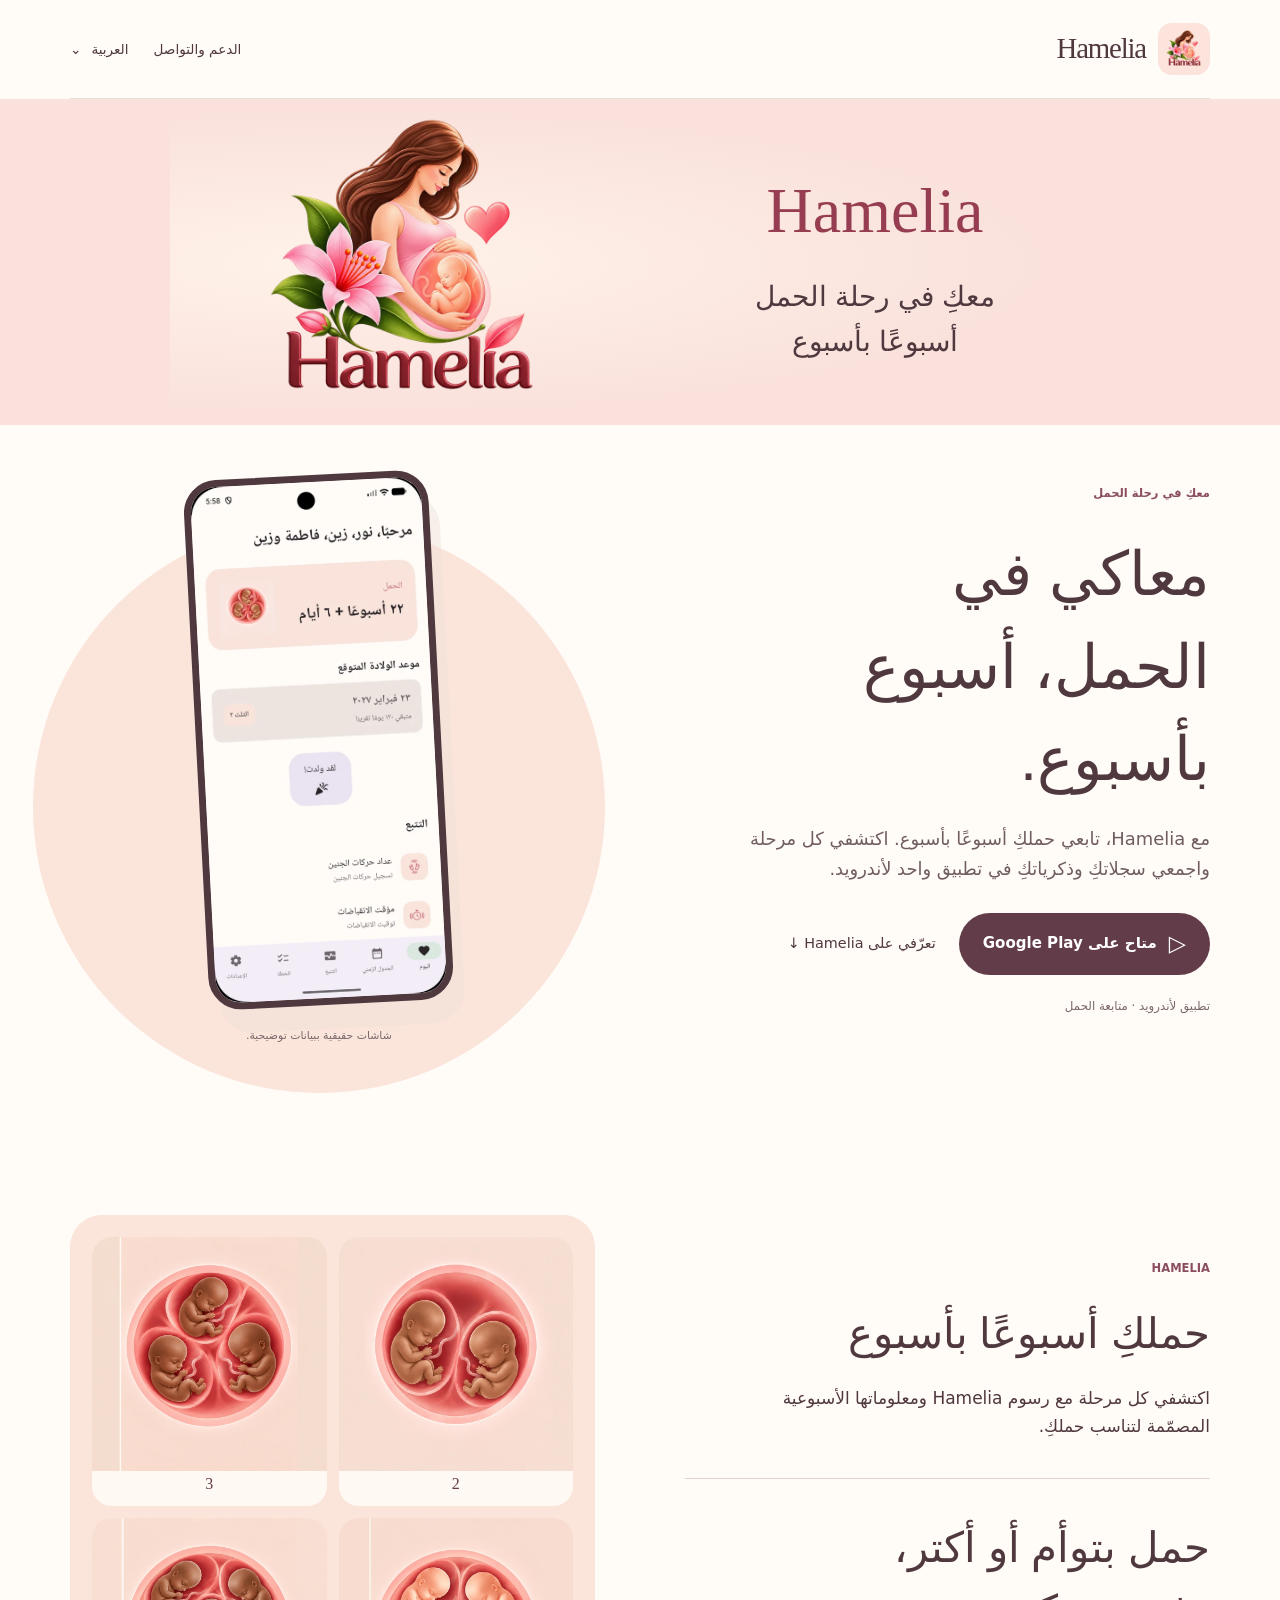
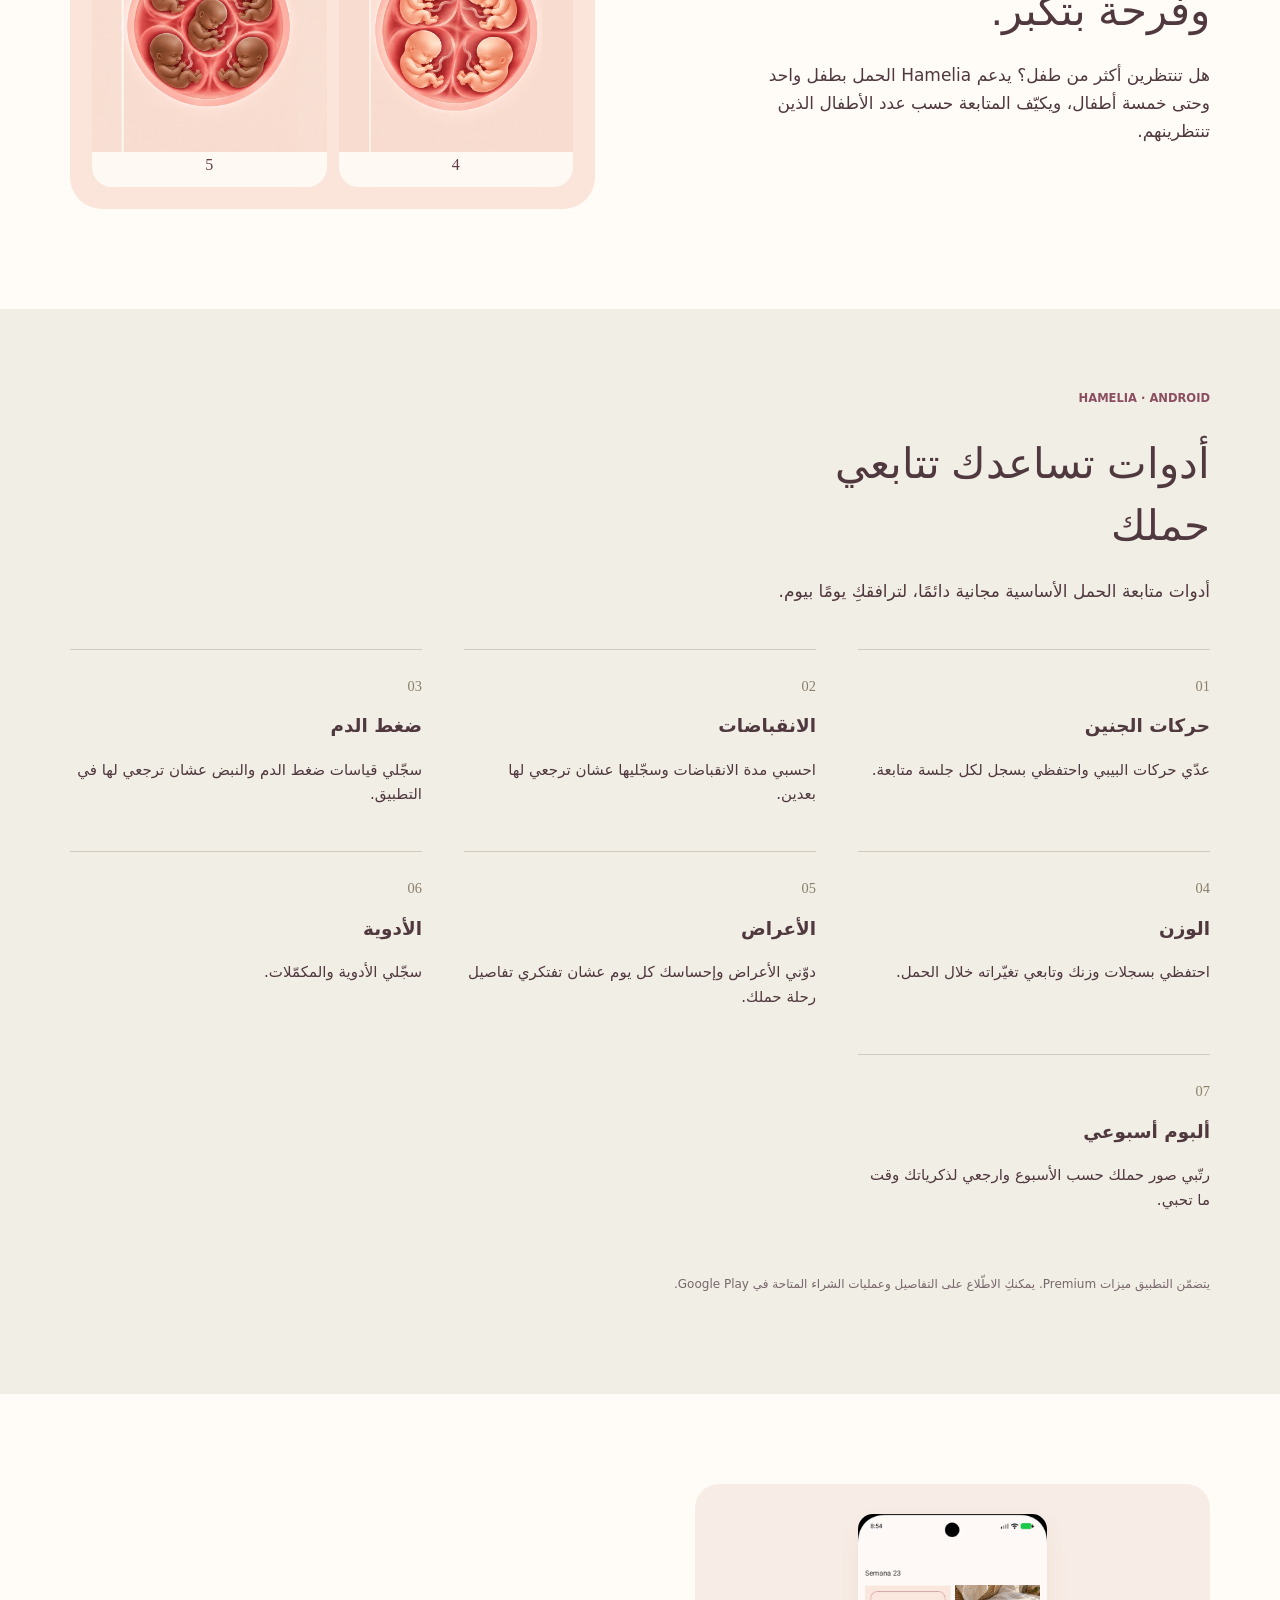
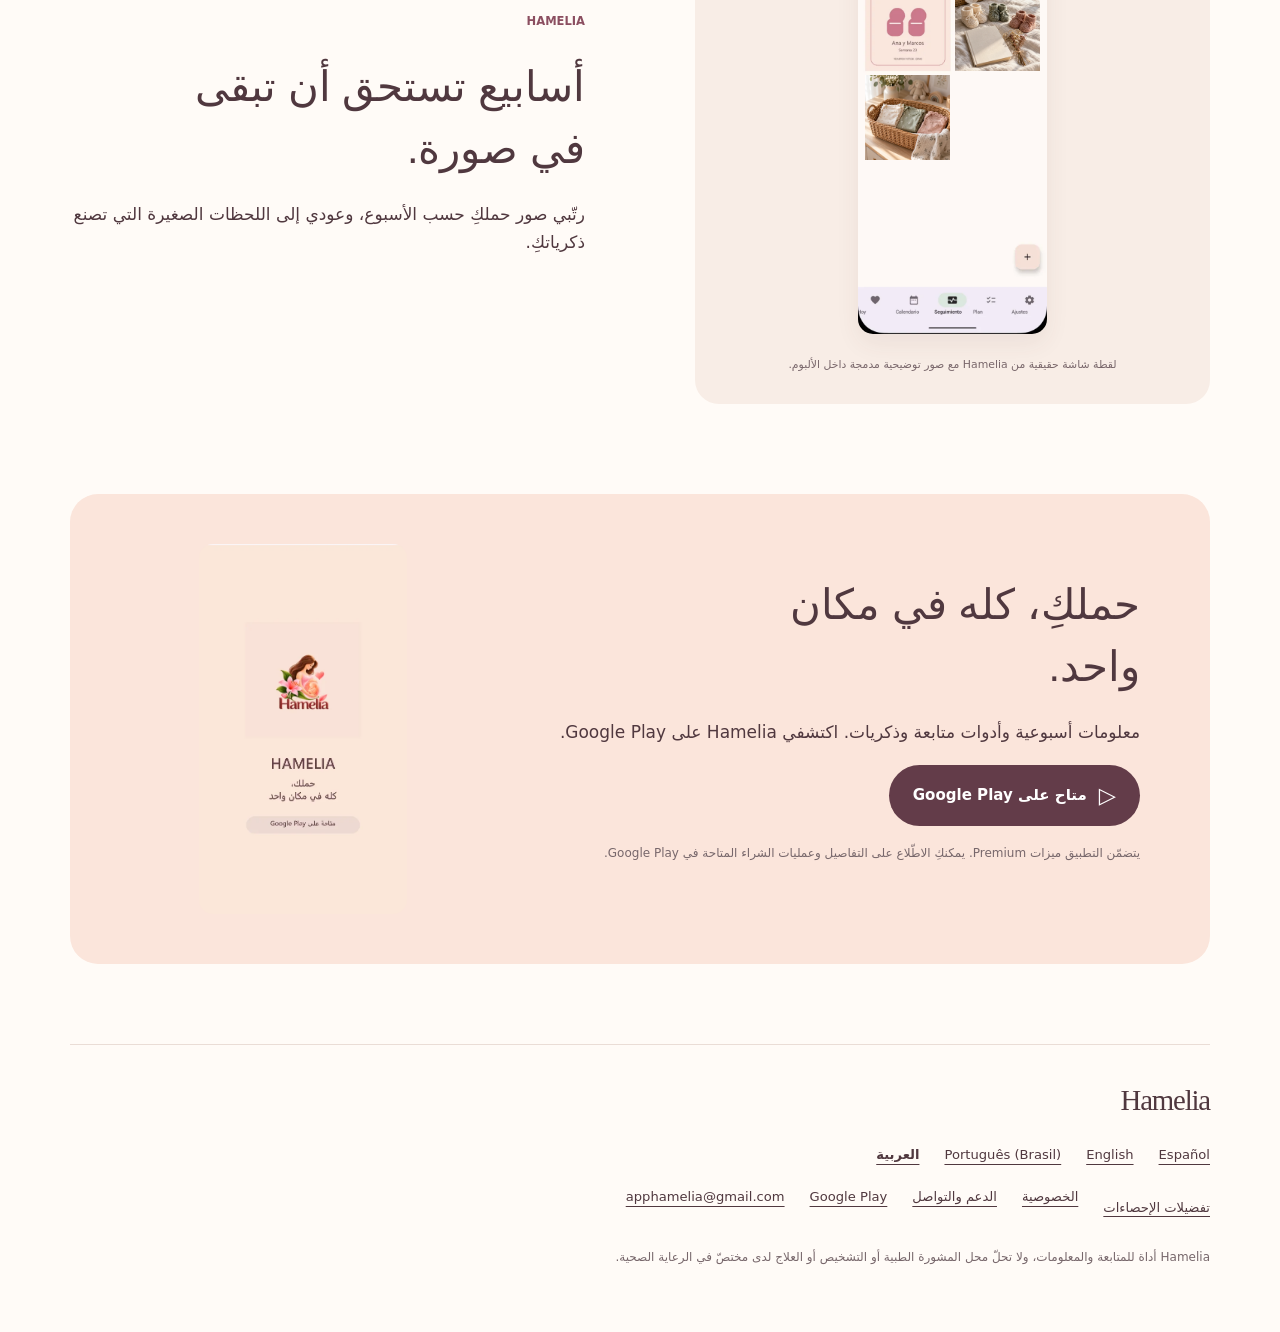
==== commit 3a029f84: "Add Cloudflare Web Analytics with prior consent" ====
--- a/ar/index.html
+++ b/ar/index.html
@@ -10,9 +10,9 @@
 <meta property="og:image" content="https://hamelia.es/assets/brand-banner.webp">
 <meta property="og:image:alt" content="Hamelia"><meta property="og:image:width" content="1400"><meta property="og:image:height" content="684">
 <!-- PUBLIC_URL_END -->
-<script type="application/ld+json">{"@context": "https://schema.org", "@type": "MobileApplication", "name": "Hamelia", "operatingSystem": "Android", "applicationCategory": "HealthApplication", "downloadUrl": "https://play.google.com/store/apps/details?id=com.ricardobrea.pregnancytracker", "inLanguage": ["es", "en", "pt-BR", "ar"], "@id": "https://hamelia.es/#android-app", "url": "https://hamelia.es/ar/", "image": "https://hamelia.es/assets/icon.webp", "description": "تابعي حملكِ أسبوعًا بأسبوع مع Hamelia لأندرويد. متابعة الحمل المتعدد وحركات الجنين والانقباضات وضغط الدم وسجلاتكِ وصوركِ في مكان واحد."}</script></head><body><a class="skip" href="#main">انتقلي إلى المحتوى</a><header class="wrap header"><div class="brand"><img src="../assets/icon.webp" alt="" width="512" height="512" class="" fetchpriority="high"><span>Hamelia</span></div><nav aria-label="التنقل"><a href="support.html">الدعم والتواصل</a><details class="language"><summary>العربية <span aria-hidden="true">⌄</span></summary><div><a href="../es/" lang="es" hreflang="es">Español</a><a href="../en/" lang="en" hreflang="en">English</a><a href="../pt-br/" lang="pt-BR" hreflang="pt-BR">Português (Brasil)</a><a href="../ar/" lang="ar" hreflang="ar" aria-current="page">العربية</a></div></details></nav></header>
+<script type="application/ld+json">{"@context": "https://schema.org", "@type": "MobileApplication", "name": "Hamelia", "operatingSystem": "Android", "applicationCategory": "HealthApplication", "downloadUrl": "https://play.google.com/store/apps/details?id=com.ricardobrea.pregnancytracker", "inLanguage": ["es", "en", "pt-BR", "ar"], "@id": "https://hamelia.es/#android-app", "url": "https://hamelia.es/ar/", "image": "https://hamelia.es/assets/icon.webp", "description": "تابعي حملكِ أسبوعًا بأسبوع مع Hamelia لأندرويد. متابعة الحمل المتعدد وحركات الجنين والانقباضات وضغط الدم وسجلاتكِ وصوركِ في مكان واحد."}</script><link rel="stylesheet" href="../assets/analytics.css"><script src="../assets/analytics.js" defer></script></head><body><a class="skip" href="#main">انتقلي إلى المحتوى</a><header class="wrap header"><div class="brand"><img src="../assets/icon.webp" alt="" width="512" height="512" class="" fetchpriority="high"><span>Hamelia</span></div><nav aria-label="التنقل"><a href="support.html">الدعم والتواصل</a><details class="language"><summary>العربية <span aria-hidden="true">⌄</span></summary><div><a href="../es/" lang="es" hreflang="es">Español</a><a href="../en/" lang="en" hreflang="en">English</a><a href="../pt-br/" lang="pt-BR" hreflang="pt-BR">Português (Brasil)</a><a href="../ar/" lang="ar" hreflang="ar" aria-current="page">العربية</a></div></details></nav></header>
 <main id="main"><section class="brand-strip" aria-label="Hamelia"><div class="wrap brand-banner"><div><p class="banner-name">Hamelia</p><p>معكِ في رحلة الحمل<br>أسبوعًا بأسبوع</p></div><img src="../assets/brand-art.webp" alt="" width="650" height="650" fetchpriority="high"></div></section><section class="wrap hero"><div class="hero-copy"><p class="eyebrow">معكِ في رحلة الحمل</p><h1>معاكي في الحمل، أسبوع بأسبوع.</h1><p class="lead">مع Hamelia، تابعي حملكِ أسبوعًا بأسبوع. اكتشفي كل مرحلة واجمعي سجلاتكِ وذكرياتكِ في تطبيق واحد لأندرويد.</p><div class="actions"><a class="button" href="https://play.google.com/store/apps/details?id=com.ricardobrea.pregnancytracker"><span aria-hidden="true">▷</span> متاح على Google Play</a><a class="text-link" href="#app">تعرّفي على Hamelia <span aria-hidden="true">↓</span></a></div><p class="tag">تطبيق لأندرويد · متابعة الحمل</p></div><figure class="hero-visual"><div class="halo" aria-hidden="true"></div><div class="phone"><img src="../assets/screen-ar.webp" alt="الشاشة الرئيسية الحقيقية لتطبيق Hamelia بالعربية" width="540" height="1206" class="" fetchpriority="high"></div><figcaption>شاشات حقيقية ببيانات توضيحية.</figcaption></figure></section>
 <section class="wrap story" id="app"><div><p class="eyebrow">HAMELIA</p><h2>حملكِ أسبوعًا بأسبوع</h2><p>اكتشفي كل مرحلة مع رسوم Hamelia ومعلوماتها الأسبوعية المصمّمة لتناسب حملكِ.</p><div class="rule"></div><h2>حمل بتوأم أو أكتر، وفرحة بتكبر.</h2><p>هل تنتظرين أكثر من طفل؟ يدعم Hamelia الحمل بطفل واحد وحتى خمسة أطفال، ويكيّف المتابعة حسب عدد الأطفال الذين تنتظرينهم.</p></div><div class="illustration multiples"><figure><img src="../assets/multiple-2-v8.webp" alt="رسم أصلي من الإصدار V8 لحمل بـ 2 أطفال." width="800" height="800" loading="lazy" decoding="async"><figcaption><bdi>2</bdi></figcaption></figure><figure><img src="../assets/multiple-3-v8.webp" alt="رسم أصلي من الإصدار V8 لحمل بـ 3 أطفال." width="800" height="800" loading="lazy" decoding="async"><figcaption><bdi>3</bdi></figcaption></figure><figure><img src="../assets/multiple-4-v8.webp" alt="رسم أصلي من الإصدار V8 لحمل بـ 4 أطفال." width="800" height="800" loading="lazy" decoding="async"><figcaption><bdi>4</bdi></figcaption></figure><figure><img src="../assets/multiple-5-v8.webp" alt="رسم أصلي من الإصدار V8 لحمل بـ 5 أطفال." width="800" height="800" loading="lazy" decoding="async"><figcaption><bdi>5</bdi></figcaption></figure></div></section>
 <section class="tools-section"><div class="wrap"><div class="section-intro"><p class="eyebrow">HAMELIA · ANDROID</p><h2>أدوات تساعدك تتابعي حملك</h2><p>أدوات متابعة الحمل الأساسية مجانية دائمًا، لترافقكِ يومًا بيوم.</p></div><div class="tools-grid"><article><span class="tool-no" aria-hidden="true">01</span><h3>حركات الجنين</h3><p>عدّي حركات البيبي واحتفظي بسجل لكل جلسة متابعة.</p></article><article><span class="tool-no" aria-hidden="true">02</span><h3>الانقباضات</h3><p>احسبي مدة الانقباضات وسجّليها عشان ترجعي لها بعدين.</p></article><article><span class="tool-no" aria-hidden="true">03</span><h3>ضغط الدم</h3><p>سجّلي قياسات ضغط الدم والنبض عشان ترجعي لها في التطبيق.</p></article><article><span class="tool-no" aria-hidden="true">04</span><h3>الوزن</h3><p>احتفظي بسجلات وزنك وتابعي تغيّراته خلال الحمل.</p></article><article><span class="tool-no" aria-hidden="true">05</span><h3>الأعراض</h3><p>دوّني الأعراض وإحساسك كل يوم عشان تفتكري تفاصيل رحلة حملك.</p></article><article><span class="tool-no" aria-hidden="true">06</span><h3>الأدوية</h3><p>سجّلي الأدوية والمكمّلات.</p></article><article><span class="tool-no" aria-hidden="true">07</span><h3>ألبوم أسبوعي</h3><p>رتّبي صور حملك حسب الأسبوع وارجعي لذكرياتك وقت ما تحبي.</p></article></div><p class="fine">يتضمّن التطبيق ميزات Premium. يمكنكِ الاطّلاع على التفاصيل وعمليات الشراء المتاحة في Google Play.</p></div></section>
 <section class="wrap album"><figure class="album-composition"><div class="album-screen" dir="ltr"><img src="../assets/album-v8.webp" alt="ألبوم Hamelia بذكرى توضيحية غير حقيقية" width="540" height="1200" class="album-shot" loading="lazy" decoding="async"><img class="album-memory album-memory--booties" src="../assets/album-memory-24.webp" alt="جوارب صغيرة: صورة تذكارية توضيحية" width="900" height="900" loading="lazy" decoding="async"><img class="album-memory album-memory--preparations" src="../assets/album-memory-23.webp" alt="استعدادات الحمل: صورة توضيحية" width="900" height="900" loading="lazy" decoding="async"></div><figcaption>لقطة شاشة حقيقية من Hamelia مع صور توضيحية مدمجة داخل الألبوم.</figcaption></figure><div><p class="eyebrow">HAMELIA</p><h2>أسابيع تستحق أن تبقى في صورة.</h2><p>رتّبي صور حملكِ حسب الأسبوع، وعودي إلى اللحظات الصغيرة التي تصنع ذكرياتكِ.</p></div></section>
-<section class="wrap closing"><div><h2>حملكِ، كله في مكان واحد.</h2><p>معلومات أسبوعية وأدوات متابعة وذكريات. اكتشفي Hamelia على Google Play.</p><a class="button" href="https://play.google.com/store/apps/details?id=com.ricardobrea.pregnancytracker"><span aria-hidden="true">▷</span> متاح على Google Play</a><p class="fine">يتضمّن التطبيق ميزات Premium. يمكنكِ الاطّلاع على التفاصيل وعمليات الشراء المتاحة في Google Play.</p></div><figure><img src="../assets/closing-ar.webp" alt="شاشة الختام الترويجية الأصلية: حملكِ، كله في مكان واحد" width="501" height="892" class="closing-image" loading="lazy" decoding="async"></figure></section></main><footer class="wrap footer"><a class="brand" href="./">Hamelia</a><nav aria-label="اللغات" class="languages"><a href="../es/" lang="es" hreflang="es">Español</a><a href="../en/" lang="en" hreflang="en">English</a><a href="../pt-br/" lang="pt-BR" hreflang="pt-BR">Português (Brasil)</a><a href="../ar/" lang="ar" hreflang="ar" aria-current="page">العربية</a></nav><div class="footer-links"><a href="privacy.html">الخصوصية</a><a href="support.html">الدعم والتواصل</a><a href="https://play.google.com/store/apps/details?id=com.ricardobrea.pregnancytracker">Google Play</a><a dir="ltr" href="mailto:apphamelia@gmail.com">apphamelia@gmail.com</a></div><p class="fine">Hamelia أداة للمتابعة والمعلومات، ولا تحلّ محل المشورة الطبية أو التشخيص أو العلاج لدى مختصّ في الرعاية الصحية.</p></footer></body></html>+<section class="wrap closing"><div><h2>حملكِ، كله في مكان واحد.</h2><p>معلومات أسبوعية وأدوات متابعة وذكريات. اكتشفي Hamelia على Google Play.</p><a class="button" href="https://play.google.com/store/apps/details?id=com.ricardobrea.pregnancytracker"><span aria-hidden="true">▷</span> متاح على Google Play</a><p class="fine">يتضمّن التطبيق ميزات Premium. يمكنكِ الاطّلاع على التفاصيل وعمليات الشراء المتاحة في Google Play.</p></div><figure><img src="../assets/closing-ar.webp" alt="شاشة الختام الترويجية الأصلية: حملكِ، كله في مكان واحد" width="501" height="892" class="closing-image" loading="lazy" decoding="async"></figure></section></main><footer class="wrap footer"><a class="brand" href="./">Hamelia</a><nav aria-label="اللغات" class="languages"><a href="../es/" lang="es" hreflang="es">Español</a><a href="../en/" lang="en" hreflang="en">English</a><a href="../pt-br/" lang="pt-BR" hreflang="pt-BR">Português (Brasil)</a><a href="../ar/" lang="ar" hreflang="ar" aria-current="page">العربية</a></nav><div class="footer-links"><button type="button" class="hamelia-privacy-entry" data-statistics-preferences>تفضيلات الإحصاءات</button><a href="privacy.html">الخصوصية</a><a href="support.html">الدعم والتواصل</a><a href="https://play.google.com/store/apps/details?id=com.ricardobrea.pregnancytracker">Google Play</a><a dir="ltr" href="mailto:apphamelia@gmail.com">apphamelia@gmail.com</a></div><p class="fine">Hamelia أداة للمتابعة والمعلومات، ولا تحلّ محل المشورة الطبية أو التشخيص أو العلاج لدى مختصّ في الرعاية الصحية.</p></footer></body></html>
--- a/assets/analytics.css
+++ b/assets/analytics.css
@@ -0,0 +1,14 @@
+/* Scoped privacy controls; existing site and animation styles are unchanged. */
+.hamelia-privacy-entry{border:0;background:transparent;color:inherit;font:inherit;font-size:.82rem;text-decoration:underline;text-underline-offset:4px;cursor:pointer;padding:8px 0;min-height:44px}
+.selector .hamelia-privacy-entry{position:absolute;bottom:8px;inset-inline-start:24px;font-size:.72rem}
+.hamelia-privacy-dialog{position:fixed;inset:0;margin:auto;width:min(620px,calc(100% - 32px));max-height:calc(100dvh - 32px);overflow:auto;border:1px solid #dfcbc4;border-radius:18px;background:#fffbf7;color:#50383f;padding:24px;font:16px/1.6 system-ui,-apple-system,"Segoe UI",Tahoma,sans-serif;text-align:start;z-index:100}
+.hamelia-privacy-dialog::backdrop{background:#50383f45}
+.hamelia-privacy-dialog h2{font:500 1.5rem/1.4 system-ui,-apple-system,"Segoe UI",Tahoma,sans-serif;letter-spacing:0;margin:0 0 14px;max-width:none}
+.hamelia-privacy-dialog p{margin:0 0 14px;color:#50383f;font-size:.94rem}
+.hamelia-privacy-actions{display:grid;grid-template-columns:1fr 1fr;gap:12px;margin-block:16px}
+.hamelia-privacy-actions button{font:600 .94rem/1.4 system-ui,sans-serif;background:#633c49;color:white;border:1px solid #633c49;border-radius:22px;min-height:48px;padding:10px 16px;cursor:pointer}
+.hamelia-privacy-actions button:disabled{opacity:.5;cursor:not-allowed}
+.hamelia-privacy-bottom{display:flex;align-items:center;justify-content:space-between;gap:16px;flex-wrap:wrap}
+.hamelia-privacy-close{font:inherit;border:1px solid #dfcbc4;border-radius:18px;padding:8px 16px;background:transparent;color:#50383f;cursor:pointer;min-height:44px}
+.hamelia-privacy-note{font-size:.8rem!important}
+@media(max-width:400px){.hamelia-privacy-dialog{padding:18px}.hamelia-privacy-actions{grid-template-columns:1fr}.selector .hamelia-privacy-entry{inset-inline-start:20px}}
